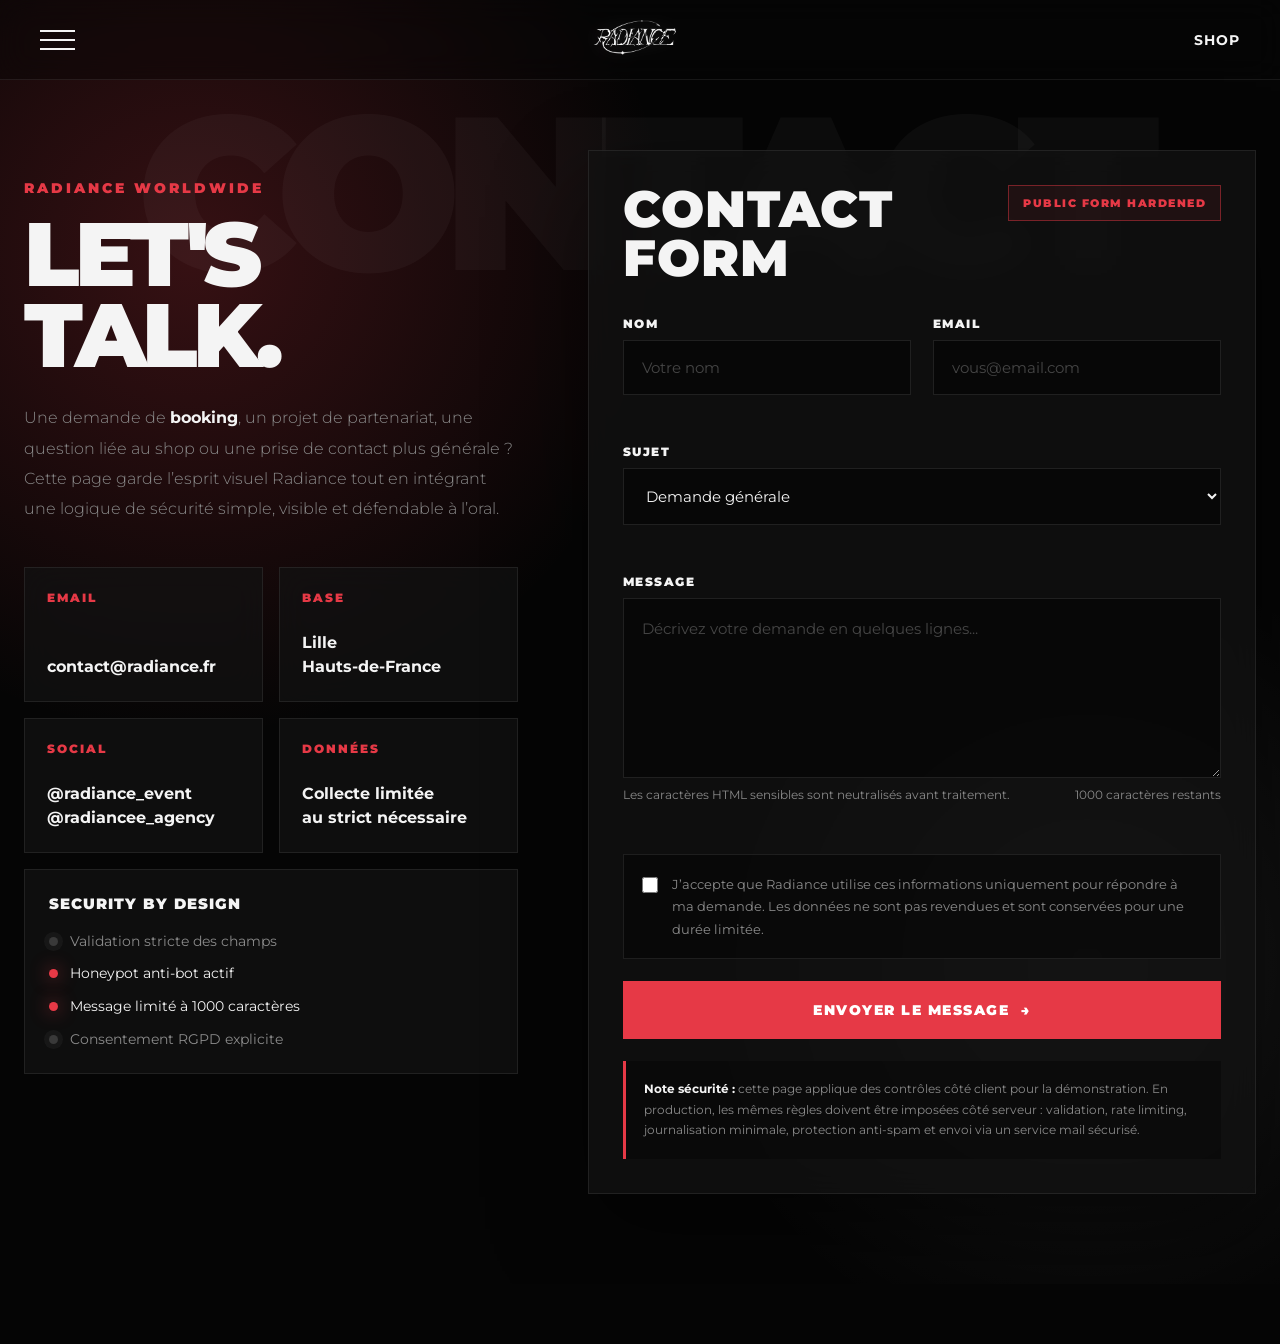
==== contact.html @ 7393bfd0 "WIP add contact page" ====
<!doctype html>
<html lang="fr">
    <head>
        <meta charset="UTF-8" />
        <meta name="viewport" content="width=device-width, initial-scale=1.0" />
        <meta
            name="description"
            content="Contactez Radiance pour une demande de booking, de partenariat, de presse ou de shop."
        />
        <title>Radiance | Contact</title>

        <link rel="preconnect" href="https://fonts.googleapis.com" />
        <link rel="preconnect" href="https://fonts.gstatic.com" crossorigin />
        <link
            href="https://fonts.googleapis.com/css2?family=Montserrat:wght@300;500;700;900&display=swap"
            rel="stylesheet"
        />

        <link rel="stylesheet" href="style.css" />

        <style>
            /* =========================================
           CONTACT PAGE — Design aligné avec la DA Radiance
        ========================================= */

            .contact-hero {
                min-height: 100vh;
                padding: 150px 0 90px;
                position: relative;
                overflow: hidden;
                background:
                    radial-gradient(
                        circle at 15% 20%,
                        rgba(230, 57, 70, 0.22),
                        transparent 32%
                    ),
                    radial-gradient(
                        circle at 85% 75%,
                        rgba(255, 255, 255, 0.08),
                        transparent 28%
                    ),
                    linear-gradient(
                        180deg,
                        rgba(5, 5, 5, 0.1) 0%,
                        var(--bg-color) 82%
                    );
            }

            .contact-hero::before {
                content: "CONTACT";
                position: absolute;
                top: 105px;
                left: 50%;
                transform: translateX(-50%);
                font-size: clamp(5rem, 17vw, 18rem);
                font-weight: 900;
                letter-spacing: -0.08em;
                color: rgba(255, 255, 255, 0.035);
                line-height: 0.8;
                pointer-events: none;
                user-select: none;
                white-space: nowrap;
            }

            .contact-layout {
                position: relative;
                z-index: 2;
                display: grid;
                grid-template-columns: 0.85fr 1.15fr;
                gap: 70px;
                align-items: start;
            }

            .contact-intro {
                padding-top: 30px;
            }

            .contact-label {
                color: var(--accent-color);
                font-weight: 900;
                letter-spacing: 3px;
                text-transform: uppercase;
                font-size: 0.85rem;
                margin-bottom: 18px;
            }

            .contact-title {
                font-size: clamp(3rem, 7vw, 6.5rem);
                line-height: 0.9;
                letter-spacing: -0.06em;
                margin-bottom: 28px;
            }

            .contact-description {
                max-width: 560px;
                color: var(--text-muted);
                font-size: 1rem;
                line-height: 1.9;
                font-weight: 300;
            }

            .contact-description strong {
                color: var(--text-main);
                font-weight: 700;
            }

            .contact-info-grid {
                display: grid;
                grid-template-columns: repeat(2, minmax(0, 1fr));
                gap: 16px;
                margin-top: 42px;
            }

            .contact-info-card,
            .security-panel,
            .contact-form-shell {
                background: rgba(18, 18, 18, 0.72);
                border: var(--glass-border);
                backdrop-filter: var(--glass-blur);
                -webkit-backdrop-filter: var(--glass-blur);
            }

            .contact-info-card {
                padding: 22px;
                min-height: 135px;
                display: flex;
                flex-direction: column;
                justify-content: space-between;
            }

            .contact-info-card span {
                color: var(--accent-color);
                font-size: 0.75rem;
                font-weight: 900;
                text-transform: uppercase;
                letter-spacing: 2px;
            }

            .contact-info-card p {
                color: var(--text-main);
                font-weight: 700;
                line-height: 1.5;
            }

            .security-panel {
                margin-top: 16px;
                padding: 24px;
            }

            .security-panel h3 {
                font-size: 0.95rem;
                margin-bottom: 18px;
            }

            .security-list {
                display: grid;
                gap: 12px;
            }

            .security-check {
                display: flex;
                align-items: center;
                gap: 12px;
                color: var(--text-muted);
                font-size: 0.86rem;
                line-height: 1.5;
            }

            .security-check::before {
                content: "";
                width: 9px;
                height: 9px;
                border-radius: 50%;
                background: rgba(255, 255, 255, 0.18);
                box-shadow: 0 0 0 5px rgba(255, 255, 255, 0.04);
                flex: 0 0 auto;
            }

            .security-check.is-active {
                color: var(--text-main);
            }

            .security-check.is-active::before {
                background: var(--accent-color);
                box-shadow: 0 0 18px rgba(230, 57, 70, 0.75);
            }

            .contact-form-shell {
                padding: 34px;
                box-shadow: 0 35px 90px rgba(0, 0, 0, 0.45);
            }

            .contact-form-header {
                display: flex;
                justify-content: space-between;
                gap: 28px;
                align-items: start;
                margin-bottom: 34px;
            }

            .contact-form-header h2 {
                font-size: clamp(2rem, 4vw, 3.8rem);
                line-height: 0.95;
                margin-bottom: 0;
            }

            .form-security-tag {
                border: 1px solid rgba(230, 57, 70, 0.45);
                color: var(--accent-color);
                padding: 10px 14px;
                text-transform: uppercase;
                letter-spacing: 1.5px;
                font-size: 0.7rem;
                font-weight: 900;
                white-space: nowrap;
                background: rgba(230, 57, 70, 0.08);
            }

            .form-grid {
                display: grid;
                grid-template-columns: repeat(2, minmax(0, 1fr));
                gap: 22px;
            }

            .form-field {
                display: flex;
                flex-direction: column;
                gap: 9px;
            }

            .form-field.full {
                grid-column: 1 / -1;
            }

            .form-field label,
            .field-label {
                color: var(--text-main);
                font-size: 0.78rem;
                font-weight: 900;
                text-transform: uppercase;
                letter-spacing: 1.5px;
            }

            .contact-form input,
            .contact-form select,
            .contact-form textarea {
                width: 100%;
                border: 1px solid rgba(255, 255, 255, 0.1);
                background: rgba(5, 5, 5, 0.72);
                color: var(--text-main);
                font-family: var(--font-main);
                font-size: 0.95rem;
                padding: 17px 18px;
                outline: none;
                transition:
                    border-color 0.25s ease,
                    box-shadow 0.25s ease,
                    background 0.25s ease;
            }

            .contact-form input::placeholder,
            .contact-form textarea::placeholder {
                color: rgba(255, 255, 255, 0.25);
            }

            .contact-form input:focus,
            .contact-form select:focus,
            .contact-form textarea:focus {
                border-color: rgba(230, 57, 70, 0.8);
                background: rgba(5, 5, 5, 0.92);
                box-shadow: 0 0 0 4px rgba(230, 57, 70, 0.12);
            }

            .contact-form select option {
                background: #050505;
                color: var(--text-main);
            }

            .contact-form textarea {
                min-height: 180px;
                resize: vertical;
                line-height: 1.7;
            }

            .field-error {
                min-height: 18px;
                color: #ff9aa2;
                font-size: 0.76rem;
                line-height: 1.4;
            }

            .form-helper {
                display: flex;
                justify-content: space-between;
                gap: 16px;
                color: var(--text-muted);
                font-size: 0.74rem;
                line-height: 1.5;
            }

            .char-counter.warning {
                color: #ffd166;
            }

            .honeypot-field {
                position: absolute;
                left: -9999px;
                width: 1px;
                height: 1px;
                opacity: 0;
                pointer-events: none;
            }

            .consent-box {
                grid-column: 1 / -1;
                display: flex;
                align-items: flex-start;
                gap: 14px;
                padding: 18px;
                border: 1px solid rgba(255, 255, 255, 0.09);
                background: rgba(5, 5, 5, 0.55);
                color: var(--text-muted);
                font-size: 0.82rem;
                line-height: 1.7;
                cursor: pointer;
            }

            .consent-box input {
                width: 16px;
                height: 16px;
                margin-top: 4px;
                accent-color: var(--accent-color);
                flex: 0 0 auto;
            }

            .submit-btn {
                grid-column: 1 / -1;
                display: inline-flex;
                justify-content: center;
                align-items: center;
                gap: 12px;
                width: 100%;
                min-height: 58px;
                border: 1px solid var(--accent-color);
                background: var(--accent-color);
                color: white;
                font-family: var(--font-main);
                font-size: 0.88rem;
                font-weight: 900;
                text-transform: uppercase;
                letter-spacing: 1.5px;
                cursor: pointer;
                transition:
                    transform 0.25s ease,
                    background 0.25s ease,
                    box-shadow 0.25s ease,
                    opacity 0.25s ease;
            }

            .submit-btn:hover {
                transform: translateY(-3px);
                box-shadow: 0 15px 35px rgba(230, 57, 70, 0.28);
                background: #ff4655;
            }

            .submit-btn:disabled {
                opacity: 0.6;
                cursor: not-allowed;
                transform: none;
                box-shadow: none;
            }

            .form-alert {
                display: none;
                grid-column: 1 / -1;
                padding: 16px 18px;
                border: 1px solid rgba(255, 255, 255, 0.1);
                font-size: 0.82rem;
                line-height: 1.6;
            }

            .form-alert.is-visible {
                display: block;
            }

            .form-alert.error {
                border-color: rgba(255, 154, 162, 0.35);
                color: #ffb3ba;
                background: rgba(230, 57, 70, 0.1);
            }

            .form-alert.success {
                border-color: rgba(90, 220, 140, 0.35);
                color: #b7f7c8;
                background: rgba(90, 220, 140, 0.08);
            }

            .security-note {
                grid-column: 1 / -1;
                padding: 18px;
                border-left: 3px solid var(--accent-color);
                background: rgba(5, 5, 5, 0.48);
                color: var(--text-muted);
                font-size: 0.76rem;
                line-height: 1.7;
            }

            .security-note strong {
                color: var(--text-main);
            }

            .contact-footer-space {
                height: 60px;
            }

            @media (max-width: 980px) {
                .contact-layout {
                    grid-template-columns: 1fr;
                    gap: 44px;
                }

                .contact-intro {
                    padding-top: 0;
                }
            }

            @media (max-width: 680px) {
                .contact-hero {
                    padding: 125px 0 70px;
                }

                .header-container {
                    padding: 0 22px;
                }

                .contact-info-grid,
                .form-grid {
                    grid-template-columns: 1fr;
                }

                .contact-form-shell {
                    padding: 22px;
                }

                .contact-form-header {
                    flex-direction: column;
                }

                .form-security-tag {
                    width: fit-content;
                }

                .form-helper {
                    flex-direction: column;
                    gap: 4px;
                }
            }
        </style>
    </head>
    <body>
        <header id="main-header" class="liquid-header">
            <div class="header-container">
                <button
                    id="burger-btn"
                    class="burger-menu"
                    aria-label="Ouvrir le menu"
                >
                    <span class="line"></span>
                    <span class="line"></span>
                    <span class="line"></span>
                </button>

                <a href="index.html" class="logo-link">
                    <img
                        src="src/images/logo.png"
                        alt="Radiance Logo"
                        class="header-logo"
                    />
                </a>

                <a href="/shop" class="shop-link">Shop</a>
            </div>
        </header>

        <nav id="full-menu" class="full-menu-overlay">
            <div class="menu-content">
                <ul>
                    <li>
                        <a href="index.html#hero" class="menu-link">Accueil</a>
                    </li>
                    <li>
                        <a href="index.html#events" class="menu-link">Event</a>
                    </li>
                    <li>
                        <a
                            href="https://www.instagram.com/radiancee_agency/"
                            class="menu-link"
                            target="_blank"
                            rel="noopener noreferrer"
                            >Management</a
                        >
                    </li>
                    <li>
                        <a href="index.html#showcase" class="menu-link"
                            >Cut the mustard</a
                        >
                    </li>
                    <li><a href="/shop" class="menu-link">Shop</a></li>
                    <li>
                        <a href="contact.html" class="menu-link">Contact</a>
                    </li>
                </ul>
            </div>
        </nav>

        <main>
            <section class="contact-hero">
                <div class="container">
                    <div class="contact-layout">
                        <div class="contact-intro">
                            <p class="contact-label">Radiance worldwide</p>
                            <h1 class="contact-title">Let's talk.</h1>
                            <p class="contact-description">
                                Une demande de <strong>booking</strong>, un
                                projet de partenariat, une question liée au shop
                                ou une prise de contact plus générale ? Cette
                                page garde l’esprit visuel Radiance tout en
                                intégrant une logique de sécurité simple,
                                visible et défendable à l’oral.
                            </p>

                            <div class="contact-info-grid">
                                <article class="contact-info-card">
                                    <span>Email</span>
                                    <p>contact@radiance.fr</p>
                                </article>

                                <article class="contact-info-card">
                                    <span>Base</span>
                                    <p>Lille<br />Hauts-de-France</p>
                                </article>

                                <article class="contact-info-card">
                                    <span>Social</span>
                                    <p>
                                        @radiance_event<br />@radiancee_agency
                                    </p>
                                </article>

                                <article class="contact-info-card">
                                    <span>Données</span>
                                    <p>
                                        Collecte limitée<br />au strict
                                        nécessaire
                                    </p>
                                </article>
                            </div>

                            <aside
                                class="security-panel"
                                aria-label="Contrôles de sécurité du formulaire"
                            >
                                <h3>Security by design</h3>
                                <div class="security-list">
                                    <p
                                        class="security-check"
                                        id="check-validation"
                                    >
                                        Validation stricte des champs
                                    </p>
                                    <p
                                        class="security-check is-active"
                                        id="check-honeypot"
                                    >
                                        Honeypot anti-bot actif
                                    </p>
                                    <p
                                        class="security-check is-active"
                                        id="check-length"
                                    >
                                        Message limité à 1000 caractères
                                    </p>
                                    <p
                                        class="security-check"
                                        id="check-consent"
                                    >
                                        Consentement RGPD explicite
                                    </p>
                                </div>
                            </aside>
                        </div>

                        <div class="contact-form-shell">
                            <form
                                id="contactForm"
                                class="contact-form"
                                novalidate
                            >
                                <div class="contact-form-header">
                                    <h2>Contact form</h2>
                                    <span class="form-security-tag"
                                        >Public form hardened</span
                                    >
                                </div>

                                <div class="form-grid">
                                    <div
                                        id="globalError"
                                        class="form-alert error"
                                        role="alert"
                                    ></div>
                                    <div
                                        id="successMessage"
                                        class="form-alert success"
                                        role="status"
                                    ></div>

                                    <div class="form-field">
                                        <label for="name">Nom</label>
                                        <input
                                            id="name"
                                            name="name"
                                            type="text"
                                            maxlength="50"
                                            autocomplete="name"
                                            placeholder="Votre nom"
                                        />
                                        <p
                                            class="field-error"
                                            id="nameError"
                                        ></p>
                                    </div>

                                    <div class="form-field">
                                        <label for="email">Email</label>
                                        <input
                                            id="email"
                                            name="email"
                                            type="email"
                                            maxlength="100"
                                            autocomplete="email"
                                            placeholder="vous@email.com"
                                        />
                                        <p
                                            class="field-error"
                                            id="emailError"
                                        ></p>
                                    </div>

                                    <div class="form-field full">
                                        <label for="subject">Sujet</label>
                                        <select id="subject" name="subject">
                                            <option>Demande générale</option>
                                            <option>Booking / DJ set</option>
                                            <option>Partenariat</option>
                                            <option>Presse / média</option>
                                            <option>Shop / merch</option>
                                            <option>Autre</option>
                                        </select>
                                        <p
                                            class="field-error"
                                            id="subjectError"
                                        ></p>
                                    </div>

                                    <div class="form-field full">
                                        <label for="message">Message</label>
                                        <textarea
                                            id="message"
                                            name="message"
                                            minlength="10"
                                            maxlength="1000"
                                            placeholder="Décrivez votre demande en quelques lignes..."
                                        ></textarea>
                                        <div class="form-helper">
                                            <span
                                                >Les caractères HTML sensibles
                                                sont neutralisés avant
                                                traitement.</span
                                            >
                                            <span
                                                id="charCounter"
                                                class="char-counter"
                                                >1000 caractères restants</span
                                            >
                                        </div>
                                        <p
                                            class="field-error"
                                            id="messageError"
                                        ></p>
                                    </div>

                                    <div
                                        class="honeypot-field"
                                        aria-hidden="true"
                                    >
                                        <label for="website">Site web</label>
                                        <input
                                            id="website"
                                            name="website"
                                            type="text"
                                            tabindex="-1"
                                            autocomplete="off"
                                        />
                                    </div>

                                    <label class="consent-box" for="consent">
                                        <input
                                            id="consent"
                                            name="consent"
                                            type="checkbox"
                                        />
                                        <span>
                                            J’accepte que Radiance utilise ces
                                            informations uniquement pour
                                            répondre à ma demande. Les données
                                            ne sont pas revendues et sont
                                            conservées pour une durée limitée.
                                            <span
                                                class="field-error"
                                                id="consentError"
                                            ></span>
                                        </span>
                                    </label>

                                    <button
                                        id="submitBtn"
                                        class="submit-btn"
                                        type="submit"
                                    >
                                        <span id="submitText"
                                            >Envoyer le message</span
                                        >
                                        <span aria-hidden="true">→</span>
                                    </button>

                                    <p class="security-note">
                                        <strong>Note sécurité :</strong> cette
                                        page applique des contrôles côté client
                                        pour la démonstration. En production,
                                        les mêmes règles doivent être imposées
                                        côté serveur : validation, rate
                                        limiting, journalisation minimale,
                                        protection anti-spam et envoi via un
                                        service mail sécurisé.
                                    </p>
                                </div>
                            </form>
                        </div>
                    </div>
                </div>
            </section>

            <div class="contact-footer-space"></div>
        </main>

        <footer id="main-footer"></footer>

        <script src="script.js"></script>

        <script>
            "use strict";

            const MAX_MESSAGE_LENGTH = 1000;
            const MIN_MESSAGE_LENGTH = 10;
            const MIN_DELAY_BETWEEN_SUBMISSIONS = 15000;

            const allowedSubjects = [
                "Demande générale",
                "Booking / DJ set",
                "Partenariat",
                "Presse / média",
                "Shop / merch",
                "Autre",
            ];

            const form = document.getElementById("contactForm");
            const submitBtn = document.getElementById("submitBtn");
            const submitText = document.getElementById("submitText");
            const globalError = document.getElementById("globalError");
            const successMessage = document.getElementById("successMessage");

            const fields = {
                name: document.getElementById("name"),
                email: document.getElementById("email"),
                subject: document.getElementById("subject"),
                message: document.getElementById("message"),
                website: document.getElementById("website"),
                consent: document.getElementById("consent"),
            };

            const errors = {
                name: document.getElementById("nameError"),
                email: document.getElementById("emailError"),
                subject: document.getElementById("subjectError"),
                message: document.getElementById("messageError"),
                consent: document.getElementById("consentError"),
            };

            const checks = {
                validation: document.getElementById("check-validation"),
                honeypot: document.getElementById("check-honeypot"),
                length: document.getElementById("check-length"),
                consent: document.getElementById("check-consent"),
            };

            const charCounter = document.getElementById("charCounter");
            let lastSubmitAt = 0;

            function sanitizeText(value) {
                return value
                    .replace(/[<>]/g, "")
                    .replace(/javascript:/gi, "")
                    .replace(/onerror=/gi, "")
                    .replace(/onload=/gi, "")
                    .trim();
            }

            function isValidEmail(email) {
                return /^[^\s@]+@[^\s@]+\.[^\s@]{2,}$/.test(email);
            }

            function setError(fieldName, message) {
                errors[fieldName].textContent = message || "";
            }

            function setGlobalError(message) {
                globalError.textContent = message || "";
                globalError.classList.toggle("is-visible", Boolean(message));
            }

            function setSuccess(message) {
                successMessage.textContent = message || "";
                successMessage.classList.toggle("is-visible", Boolean(message));
            }

            function clearErrors() {
                Object.keys(errors).forEach((key) => setError(key, ""));
                setGlobalError("");
                setSuccess("");
            }

            function updateSecurityChecks() {
                const cleanName = sanitizeText(fields.name.value);
                const cleanEmail = sanitizeText(
                    fields.email.value,
                ).toLowerCase();
                const cleanMessage = sanitizeText(fields.message.value);

                const validationIsOk =
                    cleanName.length >= 2 &&
                    cleanName.length <= 50 &&
                    isValidEmail(cleanEmail) &&
                    cleanMessage.length >= MIN_MESSAGE_LENGTH &&
                    cleanMessage.length <= MAX_MESSAGE_LENGTH;

                checks.validation.classList.toggle("is-active", validationIsOk);
                checks.honeypot.classList.toggle(
                    "is-active",
                    fields.website.value === "",
                );
                checks.length.classList.toggle(
                    "is-active",
                    fields.message.value.length <= MAX_MESSAGE_LENGTH,
                );
                checks.consent.classList.toggle(
                    "is-active",
                    fields.consent.checked,
                );

                const remaining =
                    MAX_MESSAGE_LENGTH - fields.message.value.length;
                charCounter.textContent = `${remaining} caractères restants`;
                charCounter.classList.toggle("warning", remaining < 100);
            }

            function validateForm() {
                clearErrors();

                const cleanPayload = {
                    name: sanitizeText(fields.name.value),
                    email: sanitizeText(fields.email.value).toLowerCase(),
                    subject: fields.subject.value,
                    message: sanitizeText(fields.message.value),
                };

                let isValid = true;
                const now = Date.now();

                if (fields.website.value) {
                    setGlobalError("Comportement automatisé détecté.");
                    isValid = false;
                }

                if (
                    cleanPayload.name.length < 2 ||
                    cleanPayload.name.length > 50
                ) {
                    setError(
                        "name",
                        "Le nom doit contenir entre 2 et 50 caractères.",
                    );
                    isValid = false;
                }

                if (
                    !isValidEmail(cleanPayload.email) ||
                    cleanPayload.email.length > 100
                ) {
                    setError("email", "Adresse email invalide.");
                    isValid = false;
                }

                if (!allowedSubjects.includes(cleanPayload.subject)) {
                    setError("subject", "Sujet invalide.");
                    isValid = false;
                }

                if (cleanPayload.message.length < MIN_MESSAGE_LENGTH) {
                    setError(
                        "message",
                        "Le message doit contenir au moins 10 caractères.",
                    );
                    isValid = false;
                }

                if (cleanPayload.message.length > MAX_MESSAGE_LENGTH) {
                    setError(
                        "message",
                        "Le message ne peut pas dépasser 1000 caractères.",
                    );
                    isValid = false;
                }

                if (!fields.consent.checked) {
                    setError(
                        "consent",
                        "Le consentement est obligatoire pour envoyer le message.",
                    );
                    isValid = false;
                }

                if (
                    lastSubmitAt &&
                    now - lastSubmitAt < MIN_DELAY_BETWEEN_SUBMISSIONS
                ) {
                    setGlobalError(
                        "Merci d’attendre quelques secondes avant un nouvel envoi.",
                    );
                    isValid = false;
                }

                return { isValid, cleanPayload };
            }

            async function handleSubmit(event) {
                event.preventDefault();

                const result = validateForm();
                updateSecurityChecks();

                if (!result.isValid) {
                    return;
                }

                submitBtn.disabled = true;
                submitText.textContent = "Envoi sécurisé...";

                // Démo locale : simulation d'un appel réseau.
                // En production : remplacer par fetch('/api/contact', { method: 'POST', ... })
                await new Promise((resolve) => setTimeout(resolve, 900));

                console.log(
                    "Payload sécurisé prêt à être envoyé :",
                    result.cleanPayload,
                );
                lastSubmitAt = Date.now();

                form.reset();
                updateSecurityChecks();
                setSuccess(
                    "Message prêt à être envoyé. En démo locale, le payload sécurisé est visible dans la console.",
                );

                submitBtn.disabled = false;
                submitText.textContent = "Envoyer le message";
            }

            if (form) {
                form.addEventListener("submit", handleSubmit);

                Object.values(fields).forEach((field) => {
                    field.addEventListener("input", updateSecurityChecks);
                    field.addEventListener("change", updateSecurityChecks);
                });

                updateSecurityChecks();
            }
        </script>
    </body>
</html>
---- style.css ----
/* =========================================
   1. VARIABLES CSS (Le Design System)
   Toutes nos couleurs et effets sont centralisés ici.
========================================= */
:root {
    /* Couleurs de base (Thème sombre/chaud) */
    --bg-color: #050505;       /* Noir profond, presque pur */
    --bg-card: #121212;        /* Gris très foncé pour faire ressortir les cartes */
    --text-main: #f4f4f4;      /* Blanc cassé pour ne pas exploser les yeux */
    --text-muted: #8a8a8a;     /* Gris pour les dates/textes secondaires */
    --accent-color: #e63946;   /* Rouge chaud/incandescent (à ajuster selon ton vrai logo) */

    /* Variables pour l'effet Liquid Glass */
    --glass-bg: rgba(5, 5, 5, 0.4);
    --glass-blur: blur(15px);
    --glass-border: 1px solid rgba(255, 255, 255, 0.08);

    /* Typographie */
    --font-main: 'Montserrat', sans-serif;
}

/* =========================================
   2. RESET & BASES
   On nettoie les marges par défaut des navigateurs.
========================================= */
*, *::before, *::after {
    box-sizing: border-box;
    margin: 0;
    padding: 0;
}

html, body {
    width: 100%;
    min-height: 100vh;
    background-color: var(--bg-color);
    color: var(--text-main);
    font-family: var(--font-main);
    overflow-x: hidden; /* Empêche de scroller sur le côté par erreur */
    -webkit-font-smoothing: antialiased; /* Rend les textes beaucoup plus nets et lisses */
}

/* Base Typographique pour les titres (Impact visuel fort) */
h1, h2, h3, h4 {
    text-transform: uppercase;
    font-weight: 900;
    letter-spacing: 1px;
    margin-bottom: 20px;
}

/* Nettoyage des liens */
a {
    color: inherit;
    text-decoration: none;
}

/* Nettoyage des listes */
ul {
    list-style: none;
}

/* =========================================
   3. CLASSES UTILITAIRES GLOBALES
========================================= */
/* La classe .container va nous permettre d'aligner parfaitement le contenu au centre de l'écran, peu importe la taille de l'écran (comme sur Newrave) */
.container {
    max-width: 1300px;
    margin: 0 auto;
    padding: 0 24px;
    width: 100%;
}


/* =========================================
   4. HEADER LIQUID GLASS
========================================= */
.liquid-header {
    position: fixed;
    top: 0;
    left: 0;
    width: 100%;
    height: 80px;
    z-index: 1000; /* Toujours au-dessus du reste */
    
    /* L'effet Liquid Glass magique */
    background: var(--glass-bg);
    backdrop-filter: var(--glass-blur);
    -webkit-backdrop-filter: var(--glass-blur); /* Pour Safari */
    border-bottom: var(--glass-border);
    
    transition: all 0.3s ease;
}

.header-container {
    max-width: 1600px; /* Un peu plus large que le contenu normal */
    margin: 0 auto;
    padding: 0 40px;
    height: 100%;
    display: flex;
    justify-content: space-between;
    align-items: center;
}

/* Le Logo */
.header-logo {
    height: 35px; /* Taille à ajuster selon ton image */
    width: auto;
    filter: drop-shadow(0 0 10px rgba(255,255,255,0.2));
    transition: transform 0.3s ease;
}

.logo-link:hover .header-logo {
    transform: scale(1.05);
}

/* Lien Shop */
.shop-link {
    font-size: 14px;
    font-weight: 700;
    text-transform: uppercase;
    letter-spacing: 1px;
    transition: color 0.3s ease;
}

.shop-link:hover {
    color: var(--accent-color);
}

/* =========================================
   5. MENU BURGER ANIMÉ
========================================= */
.burger-menu {
    width: 35px;
    height: 20px;
    position: relative;
    cursor: pointer;
    background: transparent;
    border: none;
    z-index: 1001; /* Doit être au-dessus de l'overlay du menu pour pouvoir le fermer */
}

.burger-menu .line {
    display: block;
    position: absolute;
    height: 2px;
    width: 100%;
    background: var(--text-main);
    transition: all 0.4s cubic-bezier(0.4, 0, 0.2, 1);
}

.burger-menu .line:nth-child(1) { top: 0; }
.burger-menu .line:nth-child(2) { top: 50%; transform: translateY(-50%); }
.burger-menu .line:nth-child(3) { bottom: 0; }

/* Animation en Croix (X) quand le menu est ouvert */
.burger-menu.is-active .line:nth-child(1) {
    top: 50%;
    transform: translateY(-50%) rotate(45deg);
}
.burger-menu.is-active .line:nth-child(2) {
    opacity: 0;
    transform: translateX(-20px);
}
.burger-menu.is-active .line:nth-child(3) {
    bottom: 50%;
    transform: translateY(50%) rotate(-45deg);
}

/* =========================================
   6. OVERLAY MENU PLEIN ÉCRAN
========================================= */
.full-menu-overlay {
    position: fixed;
    top: 0;
    left: 0;
    width: 100%;
    height: 100vh;
    background-color: rgba(5, 5, 5, 0.95); /* Fond presque noir mais laisse deviner le site derrière */
    backdrop-filter: blur(10px);
    z-index: 999; /* Juste en dessous du header */
    
    /* Caché par défaut */
    opacity: 0;
    visibility: hidden;
    transition: opacity 0.4s ease, visibility 0.4s ease;
    
    display: flex;
    justify-content: center;
    align-items: center;
}

/* État Ouvert */
.full-menu-overlay.is-open {
    opacity: 1;
    visibility: visible;
}

.menu-content ul {
    text-align: center;
    display: flex;
    flex-direction: column;
    gap: 30px; /* Espace entre les liens */
}

/* Typographie Massive (Style Techno/Rave) */
.menu-link {
    font-size: 3rem; /* Très gros */
    font-weight: 900;
    text-transform: uppercase;
    letter-spacing: 2px;
    color: var(--text-muted);
    transition: all 0.3s ease;
    display: inline-block;
}

.menu-link:hover {
    color: var(--text-main);
    transform: translateY(-5px) scale(1.05);
    text-shadow: 0 10px 20px rgba(0,0,0,0.5);
}

/* Désactiver le scroll du body quand le menu est ouvert */
body.no-scroll {
    overflow: hidden;
}



/* =========================================
   7. HERO SECTION (Vidéo full screen & Logo)
========================================= */
.hero-section {
    position: relative;
    width: 100%;
    height: 100vh; /* Prend 100% de la hauteur de l'écran visible */
    display: flex;
    justify-content: center;
    align-items: center;
    overflow: hidden;
}

.hero-bg-video {
    position: absolute;
    top: 0;
    left: 0;
    width: 100%;
    height: 100%;
    object-fit: cover;
    z-index: 1; /* CHANGÉ : 1 (Tout au fond de la section) */
}

.hero-overlay {
    position: absolute;
    top: 0;
    left: 0;
    width: 100%;
    height: 100%;
    background: linear-gradient(to bottom, rgba(5, 5, 5, 0.523) 0%, rgba(5, 5, 5, 0.95) 100%);
    background: linear-gradient(to bottom, rgba(5, 5, 5, 0) 0%, rgba(5, 5, 5, 0.95) 80%);
    z-index: 2; /* CHANGÉ : 2 (Par dessus la vidéo) */
}

.hero-content {
    z-index: 3; /* CHANGÉ : 3 (Au tout premier plan) */
    text-align: center;
    padding: 0 20px;
    width: 100%;
    display: flex;
    justify-content: center;
}

.hero-giant-logo {
    width: 70vw; /* Prend 70% de la largeur de l'écran */
    max-width: 700px; /* Mais bloque à 700px max sur les très grands écrans */
    height: auto;
    /* Ombre noire classique */
    filter: drop-shadow(0 0 20px rgba(0, 0, 0, 0.8)); 
    /* Animation fluide pour faire "pulser" le logo */
    animation: pulse-glow 4s infinite alternate ease-in-out; 
}

/* --- Animation de pulsation et de lueur --- */
@keyframes pulse-glow {
    0% { 
        filter: drop-shadow(0 0 10px rgba(0, 0, 0, 0.8)); 
        transform: scale(1); 
    }
    100% { 
        /* On utilise la couleur d'accentuation (rouge) pour la lueur */
        filter: drop-shadow(0 0 35px var(--bg-card)); 
        transform: scale(1.03); 
    }
}

/* =========================================
   8. SECTION HISTOIRE / DESCRIPTION
========================================= */
.history-section {
    padding: 120px 0; /* Espace généreux en haut et en bas */
    background-color: var(--bg-color); 
}

/* Le conteneur qui centre le bloc au milieu de l'écran */
.history-content-wrapper {
    max-width: 1000px; /* Largeur maximale du bloc de texte */
    margin: 0 auto;    /* Magie du centrage horizontal */
    text-align: left;  /* Force le texte à rester aligné à gauche */
    padding: 0 20px;
}

/* Sous-titre subtil */
.section-subtitle {
    color: var(--accent-color);
    font-size: 18px; /* Plus grand */
    letter-spacing: 4px;
    margin-bottom: 15px;
}

/* Titre principal */
.section-title {
    font-size: 4.5rem; /* Typo beaucoup plus massive */
    line-height: 1.1;
    margin-bottom: 40px;
    color: var(--text-main);
}


/* --- Alignements de texte --- */
.left {
    text-align: left !important;
}

.center {
    text-align: center !important;
}

.right {
    text-align: right !important;
}

.espace-au-dessus{
    margin-top: 150px;
}

.espace-en-bas {
    margin-bottom: 200px;
}


/* Bloc de texte */
.history-text-block p {
    font-size: 1.5rem; /* Paragraphes plus grands et lisibles */
    line-height: 1.8;
    color: var(--text-muted);
    margin-bottom: 25px;
}

.history-text-block p strong {
    color: var(--text-main);
}

/* =========================================
   9. SECTION SHOWCASE (Vidéo Ambilight)
========================================= */
.showcase-section {
    padding: 50px 0 100px 0;
    background-color: var(--bg-color);
}

/* --- Le Wrapper Ambilight --- */
.video-wrapper {
    max-width: 900px; 
    width: 90%;
    margin: 0 auto;
    position: relative; 
    z-index: 1; 
}

/* --- Le Canvas Ambilight (L'arrière-plan dynamique) --- */
#ambilight-canvas {
    position: absolute;
    top: 50%;
    left: 50%;
    transform: translate(-50%, -50%) scale(1.2); 
    width: 100%;
    height: 100%;
    
    /* Ton réglage de flou lissé */
    filter: blur(120px) brightness(1.2) saturate(1.4); 
    
    z-index: -1; 
    opacity: 0; 
    transition: opacity 0.8s ease-in-out; 
}

.video-wrapper.is-active #ambilight-canvas {
    opacity: 0.8; 
}

/* --- Le Conteneur de Ratio et la Vidéo --- */
.video-ratio {
    position: relative;
    width: 100%;
    padding-bottom: 56.25%; 
    height: 0;
    overflow: hidden;
    border-radius: 12px; 
    box-shadow: 0 10px 30px rgba(0,0,0,0.5); 
    background: #000; 
}

.video-ratio video {
    position: absolute;
    top: 0;
    left: 0;
    width: 100%;
    height: 100%;
    object-fit: cover; 
    outline: none; 
    cursor: pointer;
}


/* --- Overlay de feedback volume (Temporaire) --- */
.volume-overlay {
    position: absolute;
    top: 0; left: 0; width: 100%; height: 100%;
    display: flex;
    justify-content: center;
    align-items: center;
    pointer-events: none; /* Important : pour toujours pouvoir cliquer sur la vidéo dessous */
    opacity: 0;
    transition: opacity 0.3s ease; /* L'effet de fade */
    z-index: 10;
}

/* Classe activée par JS pendant 1 seconde */
.volume-overlay.show {
    opacity: 1;
}

.volume-overlay svg {
    width: 80px;
    height: 80px;
    fill: white;
    filter: drop-shadow(0 0 15px rgba(0,0,0,0.6));
}

/* --- Bouton YouTube Stylisé --- */
.btn-youtube {
    display: flex; 
    width: fit-content; 
    align-items: center;
    justify-content: center;    
    margin: 40px auto 0 auto; 
    padding: 12px 30px;
    border-radius: 12px;
    text-decoration: none;
    font-size: 13px;
    font-weight: 700;
    text-transform: uppercase;
    letter-spacing: 1px;
    color: #e0e0e0;
    background: linear-gradient(to bottom, #1e1e1e 0%, #000000 100%);
    border: 1px solid rgb(0, 0, 0);
    box-shadow: 
        0 10px 20px rgba(0, 0, 0, 0.5),
        inset 0 1px 0 rgba(255, 255, 255, 0.1);
    transition: all 0.5s ease;
}

.btn-youtube:hover {
    border: 1px solid rgba(106, 106, 106, 0.539); 
    color: #ffffff; 
}

.btn-youtube:active {
    transform: scale(0.95); 
    opacity: 0.8;           
    transition: transform 0.1s ease; 
}




/* =========================================
   10. SECTION MANAGEMENT (DJ Grid)
========================================= */
.management-section {
    padding: 100px 0;
    background-color: var(--bg-color);
}

/* --- La Grille Responsive --- */
.dj-grid {
    display: grid;
    /* 4 colonnes égales par défaut (Desktop) */
    grid-template-columns: repeat(4, 1fr);
    gap: 30px; /* Espace entre les cartes */
    margin-top: 60px;
}

/* --- Style de la Carte DJ --- */
.dj-card {
    position: relative;
    border-radius: 12px;
    overflow: hidden; /* Important pour masquer l'overlay et zoomer l'image */
    background-color: var(--bg-card);
    /* Forcer le ratio portrait 3:4 */
    aspect-ratio: 3 / 4; 
    box-shadow: 0 10px 20px rgba(0,0,0,0.3);
    border: 1px solid rgba(255, 255, 255, 0.03); /* Bordure ultra subtile */
    transition: transform 0.3s ease, border-color 0.3s ease;
}

/* Effet sur la carte entière au survol */
.dj-card:hover {
    transform: translateY(-5px); /* Petit soulèvement */
    border-color: rgba(255, 255, 255, 0.1); /* La bordure s'illumine légèrement */
}

/* --- La Photo --- */
.dj-photo {
    width: 100%;
    height: 100%;
    object-fit: cover; /* Recadre l'image sans la déformer */
    transition: transform 0.5s ease; /* Animation fluide du zoom */
    z-index: 1;
}

/* Zoom de la photo au survol */
.dj-card:hover .dj-photo {
    transform: scale(1.08);
}

/* --- L'Overlay Liquid Glass (Caché par défaut) --- */
.dj-overlay {
    position: absolute;
    top: 0;
    left: 0;
    width: 100%;
    height: 100%;
    
    /* Mix de fondu sombre et effet verre */
    background: linear-gradient(to bottom, rgba(5,5,5,0.2) 0%, rgba(5,5,5,0.8) 100%);
    backdrop-filter: blur(8px); /* Flou plus léger que le header pour la performance */
    -webkit-backdrop-filter: blur(8px);
    
    display: flex;
    justify-content: center;
    align-items: flex-end; /* Texte en bas de la carte */
    padding: 30px;
    
    z-index: 2;
    
    /* Invisbilité initiale */
    opacity: 0;
    transition: opacity 0.4s ease;
}

/* Affichage de l'overlay au survol de la carte parent */
.dj-card:hover .dj-overlay {
    opacity: 1;
}

/* --- Info Textes (Animation de montée) --- */
.dj-info {
    text-align: center;
    transform: translateY(20px); /* Position initiale plus basse */
    transition: transform 0.4s ease;
}

.dj-card:hover .dj-info {
    transform: translateY(0); /* Monte à sa position finale */
}

.dj-info h3 {
    font-size: 1.8rem;
    font-weight: 900;
    margin-bottom: 5px;
    color: var(--text-main);
    text-shadow: 0 2px 10px rgba(0,0,0,0.5);
}

.dj-info p {
    font-size: 0.9rem;
    color: var(--accent-color); /* Couleur d'accentuation pour la fonction */
    text-transform: uppercase;
    letter-spacing: 2px;
    font-weight: 500;
}

/* =========================================
   MEDIA QUERIES (Responsivité)
========================================= */

/* Tablettes (iPad, etc.) */
@media (max-width: 992px) {
    .dj-grid {
        /* On passe à 2 colonnes */
        grid-template-columns: repeat(2, 1fr);
        gap: 20px;
    }
    
    .dj-info h3 { font-size: 1.5rem; }
}

/* Mobiles (Téléphones) */
@media (max-width: 576px) {
    .dj-grid {
        /* On passe à 1 seule colonne géante */
        grid-template-columns: 1fr;
    }
    
    .history-content-wrapper .section-title { font-size: 3rem; } /* Ajustement titre histoire au passage */
}



/* =========================================
   11. SECTION EVENTS (Agenda 3 Cartes)
========================================= */
.events-section {
    padding: 100px 0;
    background-color: var(--bg-color);
}

/* --- La Grille (3 colonnes) --- */
.events-grid {
    display: grid;
    grid-template-columns: repeat(3, 1fr); /* 3 cartes de taille égale */
    gap: 40px; /* Espace généreux entre les événements */
    margin-top: 50px;
}

/* --- La Carte Événement --- */
.event-card {
    background-color: var(--bg-card);
    border-radius: 12px;
    overflow: hidden;
    border: 1px solid rgba(255, 255, 255, 0.03);
    box-shadow: 0 10px 20px rgba(0,0,0,0.3);
    transition: transform 0.3s ease, border-color 0.3s ease;
    cursor: pointer; /* Indique que c'est cliquable */
}

.event-card:hover {
    transform: translateY(-5px);
    border-color: rgba(255, 255, 255, 0.1);
}

/* --- L'image de l'event --- */
.event-image-wrapper {
    position: relative;
    width: 100%;
    aspect-ratio: 16 / 9; /* Verrouille le ratio au format paysage standard */
    overflow: hidden;
}

.event-photo {
    width: 100%;
    height: 100%;
    object-fit: cover;
    transition: transform 0.5s ease;
}

.event-card:hover .event-photo {
    transform: scale(1.05); /* Léger zoom au survol */
}

/* --- Les Informations (Date & Nom) --- */
.event-info {
    padding: 25px;
    text-align: left;
}

.event-date {
    color: var(--accent-color); /* La date en rouge/accent pour attirer l'œil */
    font-size: 0.9rem;
    font-weight: 700;
    text-transform: uppercase;
    letter-spacing: 1.5px;
    margin-bottom: 10px;
}

.event-name {
    font-size: 1.6rem;
    font-weight: 900;
    color: var(--text-main);
    margin-bottom: 0;
    line-height: 1.2;
}







/* =========================================
   MEDIA QUERIES (Responsivité Event)
========================================= */

/* Tablettes (On passe à 2 colonnes) */
@media (max-width: 992px) {
    .events-grid {
        grid-template-columns: repeat(2, 1fr);
    }
}

/* Mobiles (On passe à 1 seule colonne) */
@media (max-width: 768px) {
    .events-grid {
        grid-template-columns: 1fr;
    }
}
/* =========================================
   12. VÉRITABLE AMBILIGHT DÉPORTÉ
========================================= */
.events-carousel-wrapper {
    position: relative; /* Base pour les z-index */
    margin-top: 40px;
    margin-bottom: 80px;
    padding: 20px 0; /* Un peu d'espace pour le rayonnement */
}

/* --- Le Calque Ambilight (Le plus bas) --- */
.carousel-ambilight {
    position: absolute;
    top: 50%;
    left: 50%;
    transform: translate(-50%, -50%) scale(1.3); /* Légèrement plus grand pour le rayonnement */
    width: 80%; /* Ne prend pas toute la largeur pour concentrer la lueur */
    height: 100%;
    
    /* L'effet de rayonnement déporté sur le fond */
    background-size: cover;
    background-position: center;
    background-repeat: no-repeat;
    
    /* Flou massif, luminosité et saturation augmentées */
    filter: blur(120px) brightness(1.3) saturate(1.5); 
    
    z-index: 0; /* Tout au fond */
    
    /* On utilise l'opacité pour simuler l'effet "Image Claire" */
    opacity: 0.6; /* Présent mais subtil pour ne pas tout écraser */
    transition: background-image 0.8s ease-in-out, opacity 0.8s ease-in-out;
}

/* --- Le Carrousel (Devant) --- */
.splide {
    z-index: 1; /* Par dessus l'ambilight */
    position: relative;
}

/* Style des images (On revient aux basiques) */
.splide__slide img {
    width: 100%;
    height: 400px;
    object-fit: cover;
    border-radius: 12px;
    box-shadow: 0 10px 20px rgba(0,0,0,0.5);
    border: 1px solid rgba(255, 255, 255, 0.05);
    filter: brightness(0.6); 
    transition: all 0.5s ease;
}

/* L'image au centre (focus) est mise en avant */
.splide__slide.is-active img {
    transform: scale(1.03);
    filter: brightness(1); 
    border-color: rgba(255, 255, 255, 0.2);
}

.splide__track {
    /* On ajoute 30px d'espace en haut et en bas à l'intérieur de la piste de recadrage */
    padding: 30px 0; 
}



/* =========================================
   12. SECTION CUT THE MUSTARD
========================================= */
.ctm-section {
    padding: 100px 0;
    background-color: var(--bg-color);
}

/* --- Layout en 2 colonnes (PC) --- */
.ctm-layout {
    display: flex;
    align-items: center; /* Centre le texte verticalement par rapport à la vidéo */
    gap: 60px; /* Espace généreux entre le texte et la vidéo */
}

/* --- Colonne Texte (Gauche) --- */
.ctm-text-column {
    flex: 1; /* Prend 1 part de l'espace */
    text-align: left;
}

/* Titre massif */
.ctm-title {
    font-size: 5rem; /* Énorme, comme sur ta maquette */
    font-weight: 900;
    color: var(--text-main);
    line-height: 0.9;
    margin-bottom: 0;
    text-transform: uppercase;
    letter-spacing: -1px; /* Rapproche un peu les lettres pour un effet bloc */
}

/* Sous-titre rouge */
.ctm-subtitle {
    font-size: 2rem;
    font-weight: 900;
    color: var(--accent-color);
    text-transform: uppercase;
    margin-top: 10px;
    margin-bottom: 30px;
}

/* Paragraphe */
.ctm-description {
    font-size: 1.2rem;
    line-height: 1.4;
    color: var(--text-muted);
}

/* --- Colonne Vidéo (Droite) --- */
.ctm-video-column {
    flex: 1.4; /* Prend un peu plus de place que le texte */
    width: 100%;
}

/* --- Wrapper YouTube Responsive --- */
/* C'est la technique magique pour que l'iframe s'adapte à tous les écrans tout en gardant son format 16:9 */
.youtube-wrapper {
    position: relative;
    width: 100%;
    padding-bottom: 56.25%; /* Ratio 16:9 (9 / 16 = 0.5625) */
    height: 0;
    border-radius: 12px;
    overflow: hidden;
    box-shadow: 0 15px 35px rgba(0,0,0,0.4);
    border: 1px solid rgba(255, 255, 255, 0.05); /* Bordure façon Liquid Glass subtile */
}

.youtube-wrapper iframe {
    position: absolute;
    top: 0;
    left: 0;
    width: 100%;
    height: 100%;
}

/* =========================================
   MEDIA QUERIES (Tablettes & Mobiles)
========================================= */
@media (max-width: 992px) {
    .ctm-layout {
        flex-direction: column; /* Empile le texte AU-DESSUS de la vidéo */
        gap: 40px;
    }
    
    .ctm-title {
        font-size: 3.5rem; /* Réduit un peu la taille du titre */
    }
}
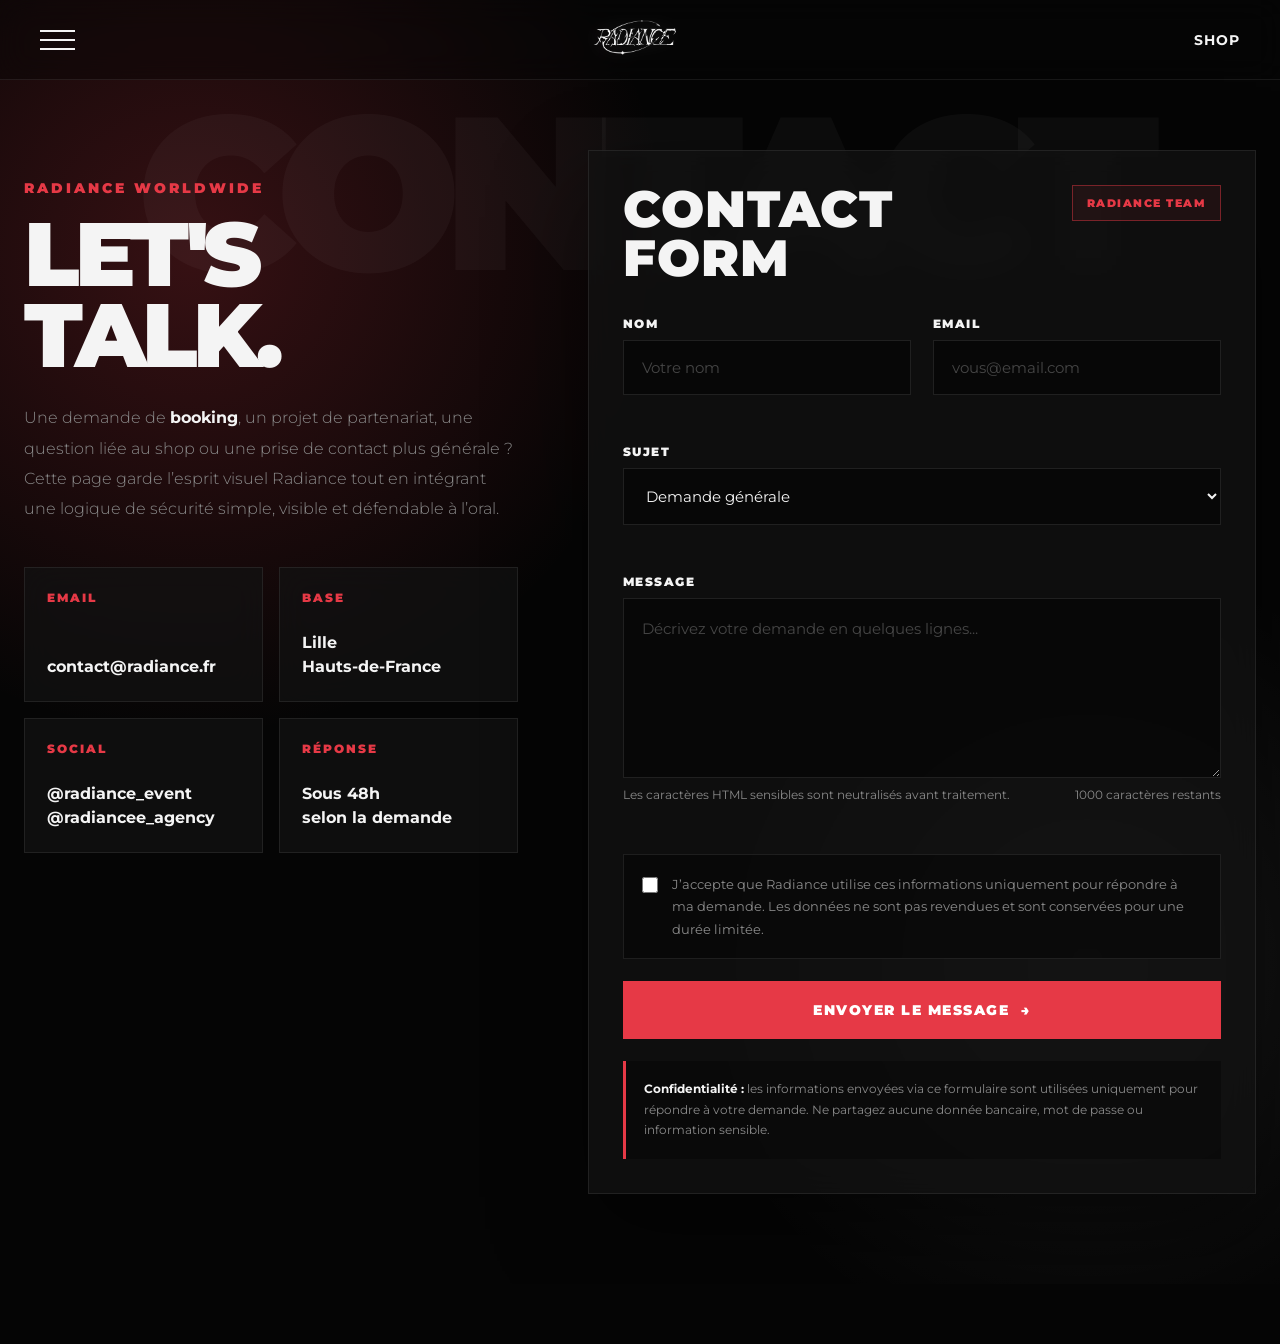
==== commit a141a566: "Update contact and shop pages" ====
--- a/contact.html
+++ b/contact.html
@@ -413,7 +413,63 @@
                 height: 60px;
             }
 
-            @media (max-width: 980px) {
+    
+        .request-panel {
+            margin-top: 16px;
+            padding: 24px;
+            background: rgba(18, 18, 18, 0.72);
+            border: var(--glass-border);
+            backdrop-filter: var(--glass-blur);
+            -webkit-backdrop-filter: var(--glass-blur);
+        }
+
+        .request-panel h3 {
+            font-size: 0.95rem;
+            margin-bottom: 20px;
+        }
+
+        .request-list {
+            display: grid;
+            grid-template-columns: repeat(2, minmax(0, 1fr));
+            gap: 14px;
+        }
+
+        .request-item {
+            padding: 16px;
+            border: 1px solid rgba(255, 255, 255, 0.08);
+            background: rgba(5, 5, 5, 0.42);
+            transition: border-color 0.25s ease, transform 0.25s ease, background 0.25s ease;
+        }
+
+        .request-item:hover {
+            transform: translateY(-2px);
+            border-color: rgba(230, 57, 70, 0.45);
+            background: rgba(230, 57, 70, 0.06);
+        }
+
+        .request-item span {
+            display: block;
+            margin-bottom: 8px;
+            color: var(--accent-color);
+            font-size: 0.72rem;
+            font-weight: 900;
+            text-transform: uppercase;
+            letter-spacing: 1.7px;
+        }
+
+        .request-item p {
+            color: var(--text-muted);
+            font-size: 0.78rem;
+            line-height: 1.6;
+        }
+
+        @media (max-width: 680px) {
+            .request-list {
+                grid-template-columns: 1fr;
+            }
+        }
+
+        @media (max-width: 980px) {
                 .contact-layout {
                     grid-template-columns: 1fr;
                     gap: 44px;
@@ -478,7 +534,7 @@
                     />
                 </a>
 
-                <a href="/shop" class="shop-link">Shop</a>
+                <a href="shop.html" class="shop-link">Shop</a>
             </div>
         </header>
 
@@ -505,7 +561,7 @@
                             >Cut the mustard</a
                         >
                     </li>
-                    <li><a href="/shop" class="menu-link">Shop</a></li>
+                    <li><a href="shop.html" class="menu-link">Shop</a></li>
                     <li>
                         <a href="contact.html" class="menu-link">Contact</a>
                     </li>
@@ -548,45 +604,10 @@
                                 </article>
 
                                 <article class="contact-info-card">
-                                    <span>Données</span>
-                                    <p>
-                                        Collecte limitée<br />au strict
-                                        nécessaire
-                                    </p>
-                                </article>
+                            <span>Réponse</span>
+                            <p>Sous 48h<br>selon la demande</p>
+                        </article>
                             </div>
-
-                            <aside
-                                class="security-panel"
-                                aria-label="Contrôles de sécurité du formulaire"
-                            >
-                                <h3>Security by design</h3>
-                                <div class="security-list">
-                                    <p
-                                        class="security-check"
-                                        id="check-validation"
-                                    >
-                                        Validation stricte des champs
-                                    </p>
-                                    <p
-                                        class="security-check is-active"
-                                        id="check-honeypot"
-                                    >
-                                        Honeypot anti-bot actif
-                                    </p>
-                                    <p
-                                        class="security-check is-active"
-                                        id="check-length"
-                                    >
-                                        Message limité à 1000 caractères
-                                    </p>
-                                    <p
-                                        class="security-check"
-                                        id="check-consent"
-                                    >
-                                        Consentement RGPD explicite
-                                    </p>
-                                </div>
                             </aside>
                         </div>
 
@@ -599,7 +620,7 @@
                                 <div class="contact-form-header">
                                     <h2>Contact form</h2>
                                     <span class="form-security-tag"
-                                        >Public form hardened</span
+                                        >Radiance team</span
                                     >
                                 </div>
 
@@ -735,15 +756,9 @@
                                     </button>
 
                                     <p class="security-note">
-                                        <strong>Note sécurité :</strong> cette
-                                        page applique des contrôles côté client
-                                        pour la démonstration. En production,
-                                        les mêmes règles doivent être imposées
-                                        côté serveur : validation, rate
-                                        limiting, journalisation minimale,
-                                        protection anti-spam et envoi via un
-                                        service mail sécurisé.
-                                    </p>
+                                    <strong>Confidentialité :</strong> les informations envoyées via ce formulaire sont utilisées uniquement
+                                    pour répondre à votre demande. Ne partagez aucune donnée bancaire, mot de passe ou information sensible.
+                                </p>
                                 </div>
                             </form>
                         </div>
@@ -854,7 +869,7 @@
                     cleanMessage.length >= MIN_MESSAGE_LENGTH &&
                     cleanMessage.length <= MAX_MESSAGE_LENGTH;
 
-                checks.validation.classList.toggle("is-active", validationIsOk);
+                if (checks.validation) if (checks.validation) if (checks.validation) checks.validation.classList.toggle("is-active", validationIsOk);
                 checks.honeypot.classList.toggle(
                     "is-active",
                     fields.website.value === "",
